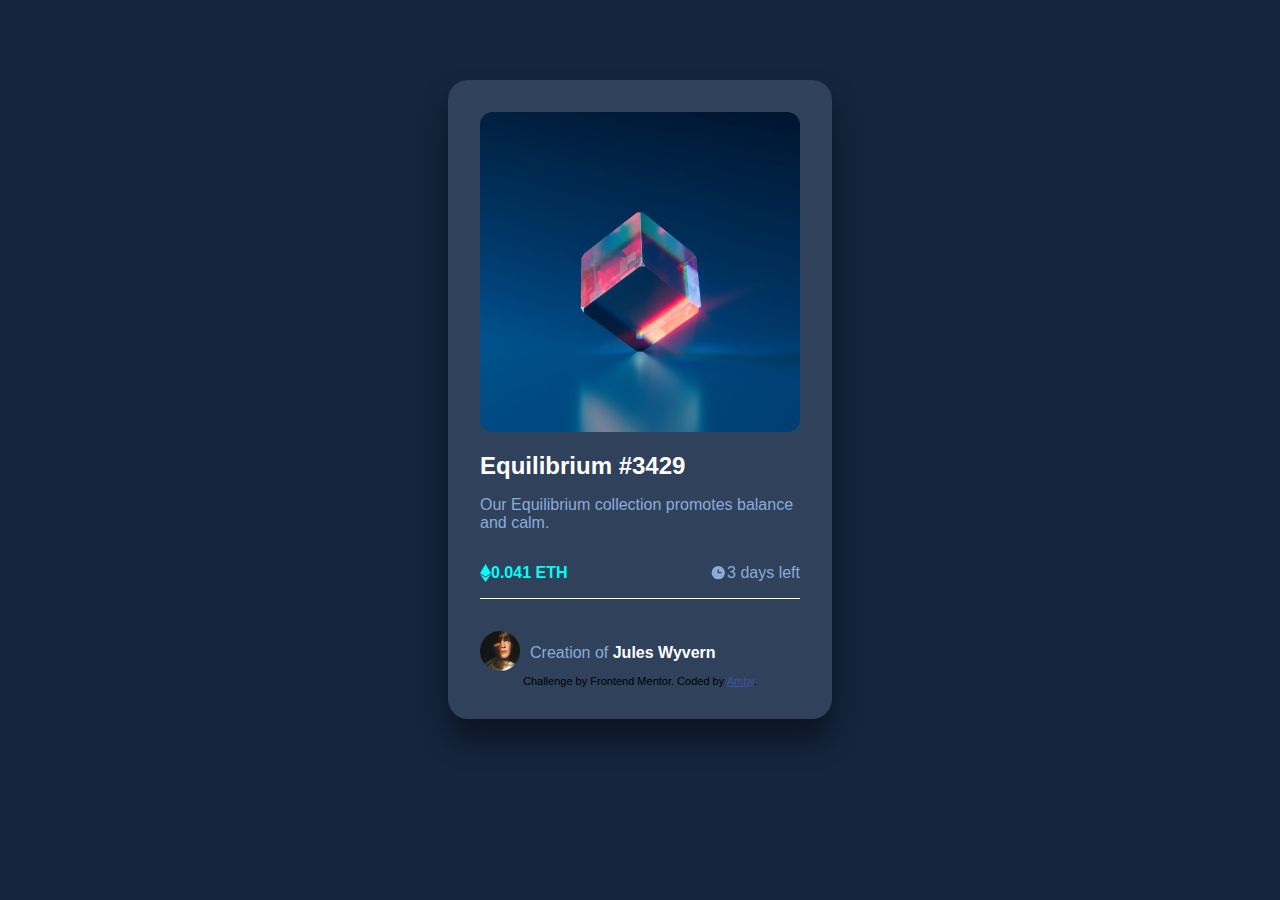
==== index.html @ 6cb49e02 "finalised design" ====
<!DOCTYPE html>
<html lang="en">
  <head>
    <meta charset="UTF-8" />
    <meta name="viewport" content="width=device-width, initial-scale=1.0" />
    <!-- displays site properly based on user's device -->

    <link
      rel="icon"
      type="image/png"
      sizes="32x32"
      href="./images/favicon-32x32.png"
    />
    <link rel="stylesheet" href="CSS/style.css" />
    <title>Frontend Mentor | NFT preview card component</title>

    <!-- Feel free to remove these styles or customise in your own stylesheet 👍 -->
    <style>
      .attribution {
        font-size: 11px;
        text-align: center;
      }
      .attribution a {
        color: hsl(228, 45%, 44%);
      }
    </style>
  </head>
  <body>
    <div class="container">
      <img src="images/image-equilibrium.jpg" alt="" />
      <h2>Equilibrium #3429</h2>
      <div class="eqi">
      <p>Our Equilibrium collection promotes balance <br>and calm.</p>
    </div>

      <div class="fn">
        <div class="caps">
        <div class="eth-text">
        <svg width="11" height="18" xmlns="http://www.w3.org/2000/svg">
          <path
            d="M11 10.216 5.5 18 0 10.216l5.5 3.263 5.5-3.262ZM5.5 0l5.496 9.169L5.5 12.43 0 9.17 5.5 0Z"
            fill="#00FFF8"
          /></svg>
          <h4>0.041 ETH</h4>
        </div>

        <div class="tab">
        <svg width="17" height="17" xmlns="http://www.w3.org/2000/svg">
          <path
            d="M8.305 2.007a6.667 6.667 0 1 0 0 13.334 6.667 6.667 0 0 0 0-13.334Zm2.667 7.334H8.305a.667.667 0 0 1-.667-.667V6.007a.667.667 0 0 1 1.334 0v2h2a.667.667 0 0 1 0 1.334Z"
            fill="#8BACD9"
          />
        </svg>
          <p>3 days left</p>
         </div>
         </div>
         <div class="line"></div>

      <div class="ice">
         <div class="esc">
        <img src="images/image-avatar.png" alt="">
      </div>
      <p>Creation of  <strong>Jules Wyvern</strong></p>
    </div>
    
    </div>
    <div class="attribution">
      Challenge by
      <z href="https://www.frontendmentor.io?ref=challenge" target="_blank"
        >Frontend Mentor</z>. Coded by <a href="#">Amby</a>.
    </div>
  </body>
</html>
---- CSS/style.css ----
* {
  padding: 0;
  margin: 0;
  box-sizing: border-box;
  font-family: sans-serif;
}
@font-face {
  font-family: "outfit";
  src: url(../design/outfit/Outfit-VariableFont_wght.ttf);
}
:root {
  --primary-soft-blue: hsl(215, 51%, 70%);
  --primary-cyan: hsl(178, 100%, 50%);
  --neutral-veryyy-dark-blue: hsl(217, 54%, 11%);
  --neutral-veryy-dark-blue: hsl(216, 50%, 16%);
  --neutral-very-dark-blue: hsl(215, 32%, 27%);
  --neutral-white: hsl(0, 0%, 100%);
}
body {
  display: flex;
  flex-direction: column;
  justify-content: center;
  align-items: center;
  /* min-height: 100vh; */
  padding: 5rem 1rem;
  font-family: "outfit";
}

.container {
  background-color: var(--neutral-very-dark-blue);
  padding: 2rem;
  border-radius: 20px;
  box-shadow: 0px 20px 30px 0 #00000075;
}
.container img {
  width: 20rem;
  border-radius: 0.8rem;
}
.container h2 {
  color: white;
  padding: 16px 0px;
}
.container p {
  color: var(--primary-soft-blue);
}
.eth-text {
  display: flex;
  color: var(--primary-cyan);
}
.eqi {
  margin-bottom: 2rem;
}
.tab {
  display: flex;
}
.caps {
  display: flex;
  justify-content: space-between;
  margin-bottom: 1rem;
}
strong {
  color: white;
}

.line {
  background-color: var(--neutral-white);
  height: 1px;
  width: 20rem;
  margin-bottom: 2rem;
}
.esc img {
  height: 40px;
  width: 40px;
}
.ice {
  display: flex;
  align-items: center;
  gap: 10px;
}
body {
  background-color: hsl(216, 50%, 16%);
}
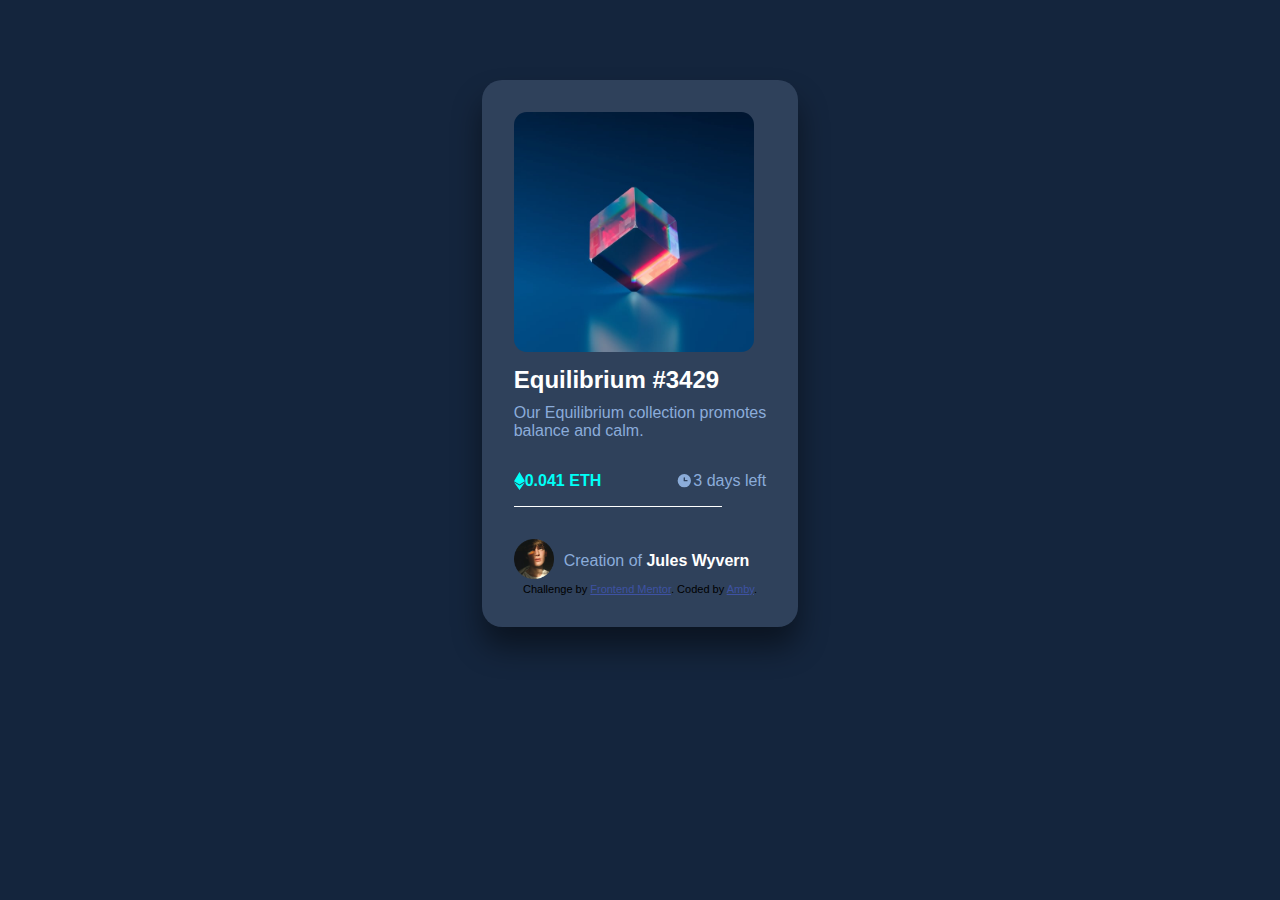
==== commit f553fb28: "add" ====
--- a/index.html
+++ b/index.html
@@ -30,7 +30,8 @@
       <img src="images/image-equilibrium.jpg" alt="" />
       <h2>Equilibrium #3429</h2>
       <div class="eqi">
-      <p>Our Equilibrium collection promotes balance <br>and calm.</p>
+      <p>Our Equilibrium collection promotes 
+        <br>balance and calm.</p>
     </div>
 
       <div class="fn">
@@ -66,8 +67,9 @@
     </div>
     <div class="attribution">
       Challenge by
-      <z href="https://www.frontendmentor.io?ref=challenge" target="_blank"
-        >Frontend Mentor</z>. Coded by <a href="#">Amby</a>.
+      <a href="https://www.frontendmentor.io?ref=challenge" target="_blank"
+        >Frontend Mentor</a
+        >. Coded by <a href="#">Amby</a>.
     </div>
   </body>
 </html>
--- a/CSS/style.css
+++ b/CSS/style.css
@@ -22,7 +22,7 @@
   justify-content: center;
   align-items: center;
   /* min-height: 100vh; */
-  padding: 5rem 1rem;
+  padding: 5rem 0.5rem;
   font-family: "outfit";
 }
 
@@ -31,14 +31,15 @@
   padding: 2rem;
   border-radius: 20px;
   box-shadow: 0px 20px 30px 0 #00000075;
+  
 }
 .container img {
-  width: 20rem;
+  height: 15rem;
   border-radius: 0.8rem;
 }
 .container h2 {
   color: white;
-  padding: 16px 0px;
+  padding: 10px 0px;
 }
 .container p {
   color: var(--primary-soft-blue);
@@ -65,7 +66,7 @@
 .line {
   background-color: var(--neutral-white);
   height: 1px;
-  width: 20rem;
+  width: 13rem;
   margin-bottom: 2rem;
 }
 .esc img {
